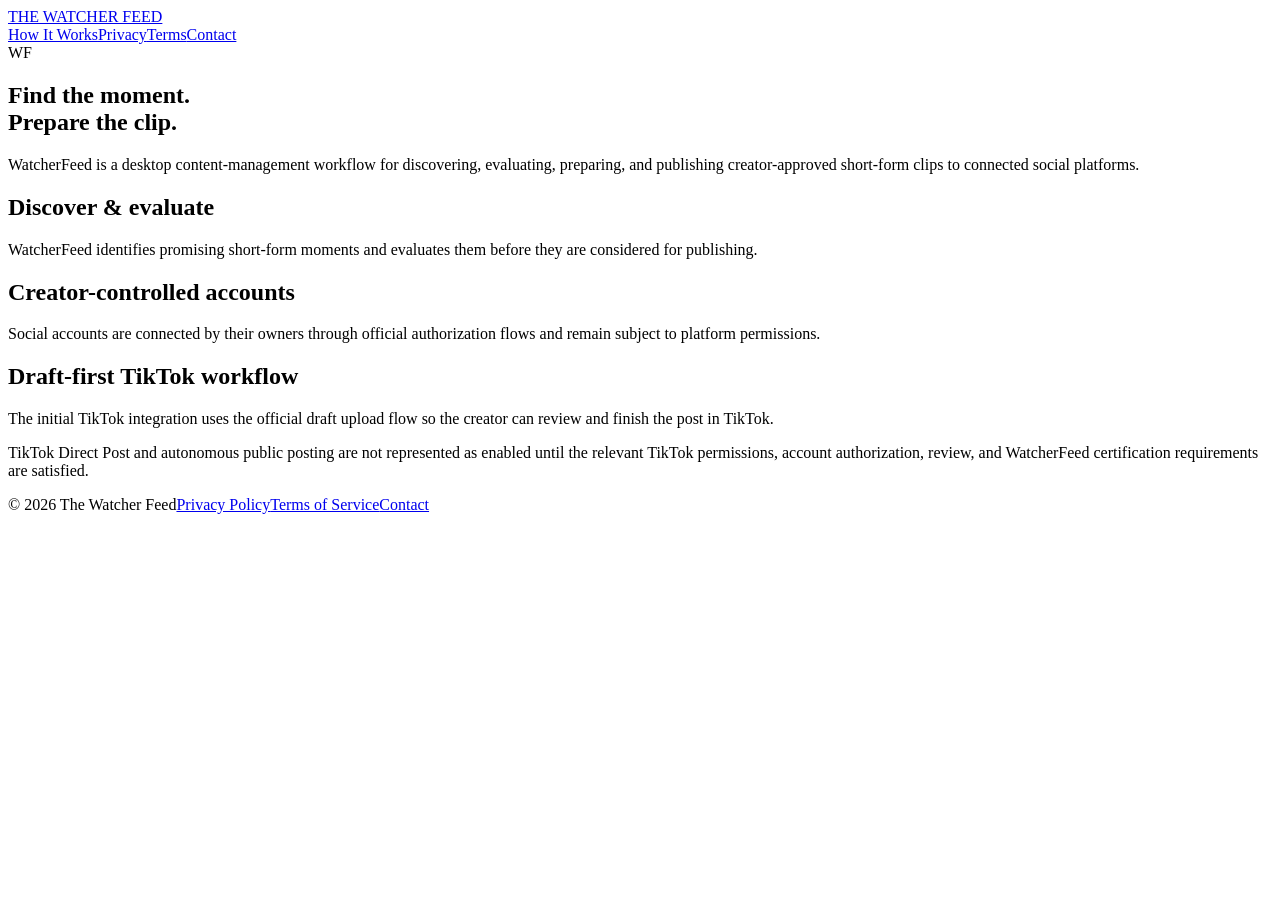
==== index.html @ 6b6c18bd "Publish WatcherFeed public review site" ====
<!doctype html>
<html lang="en">
<head>
<meta charset="utf-8">
<meta name="viewport" content="width=device-width,initial-scale=1">
<title>The Watcher Feed</title>
<meta name="description" content="WatcherFeed helps creators manage, evaluate, prepare, and publish short-form creator clips through a secure desktop workflow.">
<link rel="stylesheet" href="./styles.css">
</head>
<body>
<header><div class="wrap navrow"><a class="brand" href="./">THE WATCHER FEED</a><nav><a href="./how-it-works/">How It Works</a><a href="./privacy/">Privacy</a><a href="./terms/">Terms</a><a href="./contact/">Contact</a></nav></div></header>
<main>
<section class="hero wrap">
<div class="mark">WF</div>
<h1>Find the moment.<br>Prepare the clip.</h1>
<p class="lead">WatcherFeed is a desktop content-management workflow for discovering, evaluating, preparing, and publishing creator-approved short-form clips to connected social platforms.</p>
</section>
<section class="wrap grid">
<article class="card"><h2>Discover &amp; evaluate</h2><p>WatcherFeed identifies promising short-form moments and evaluates them before they are considered for publishing.</p></article>
<article class="card"><h2>Creator-controlled accounts</h2><p>Social accounts are connected by their owners through official authorization flows and remain subject to platform permissions.</p></article>
<article class="card"><h2>Draft-first TikTok workflow</h2><p>The initial TikTok integration uses the official draft upload flow so the creator can review and finish the post in TikTok.</p></article>
</section>
<section class="wrap legal"><p class="notice">TikTok Direct Post and autonomous public posting are not represented as enabled until the relevant TikTok permissions, account authorization, review, and WatcherFeed certification requirements are satisfied.</p></section>
</main>
<footer><div class="wrap footrow"><span>&copy; 2026 The Watcher Feed</span><span><a href="./privacy/">Privacy Policy</a><a href="./terms/">Terms of Service</a><a href="./contact/">Contact</a></span></div></footer>
</body></html>
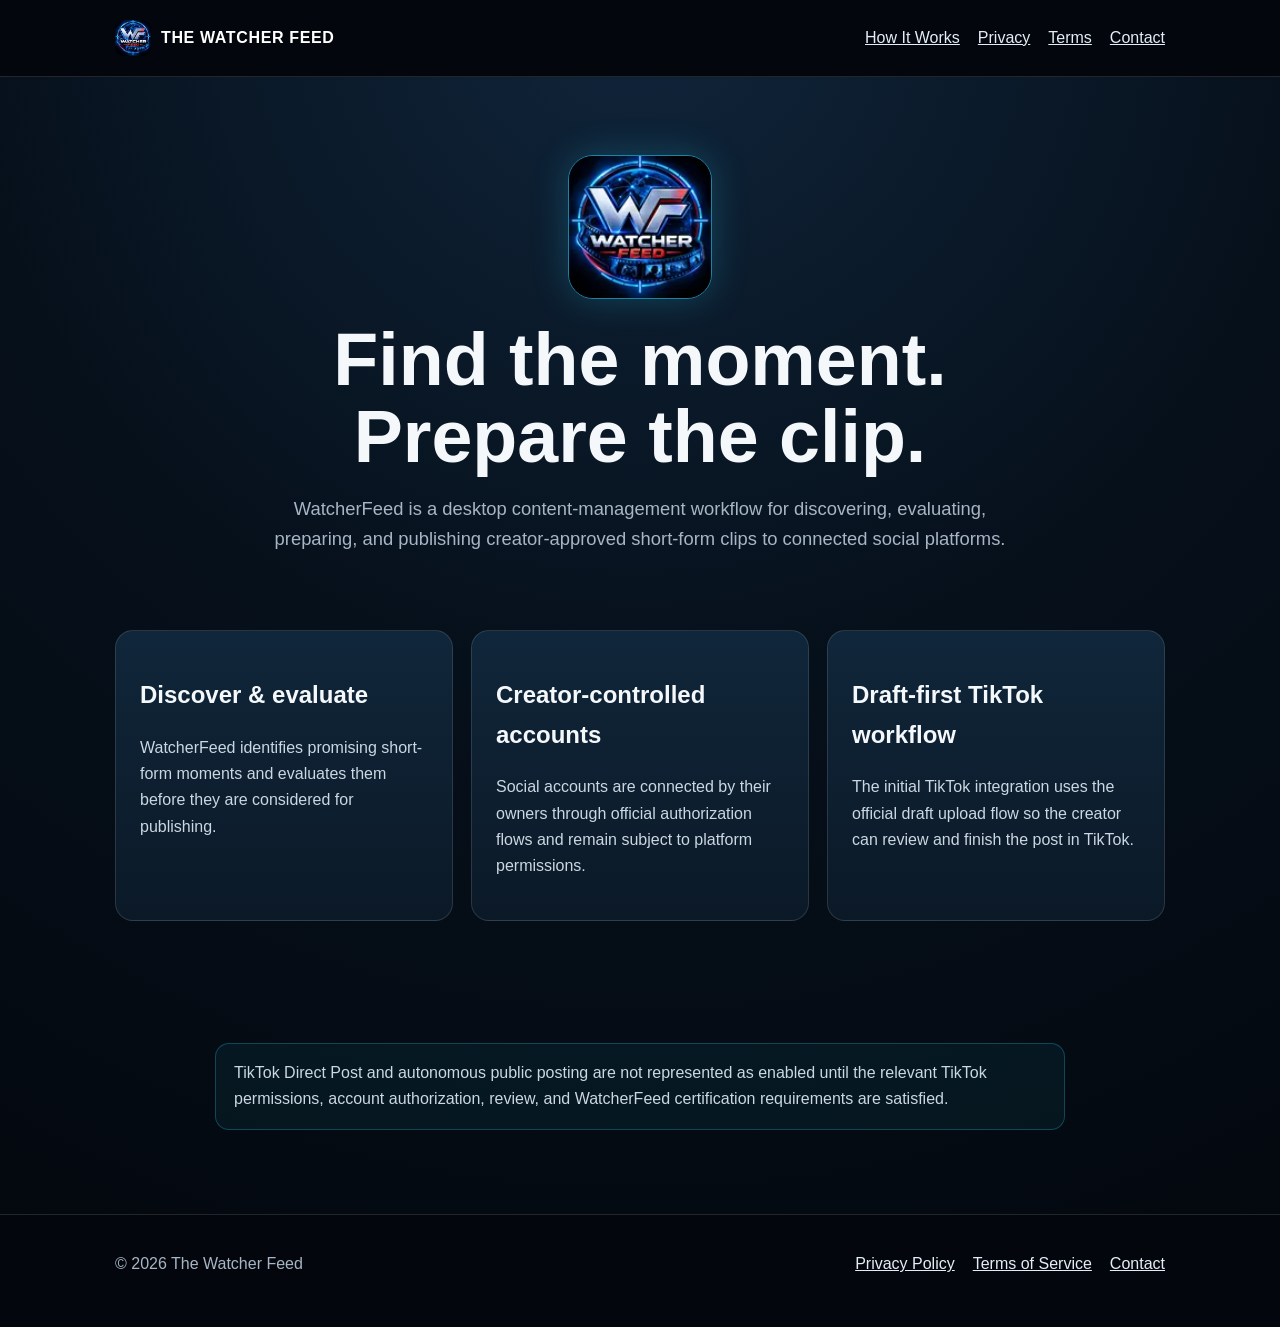
==== commit 74487e4e: "Align public-site app icon, favicon and review pages for TikTok" ====
--- a/index.html
+++ b/index.html
@@ -3,15 +3,21 @@
 <head>
 <meta charset="utf-8">
 <meta name="viewport" content="width=device-width,initial-scale=1">
+<link rel="icon" type="image/png" sizes="64x64" href="./assets/watcherfeed-favicon.png">
+<link rel="shortcut icon" type="image/png" href="./assets/watcherfeed-favicon.png">
 <title>The Watcher Feed</title>
 <meta name="description" content="WatcherFeed helps creators manage, evaluate, prepare, and publish short-form creator clips through a secure desktop workflow.">
 <link rel="stylesheet" href="./styles.css">
+<meta property="og:title" content="The Watcher Feed">
+<meta property="og:description" content="Discover, evaluate and prepare creator-authorized short-form clips. TikTok publishing starts with creator-reviewed drafts.">
+<meta property="og:image" content="https://mcrdude5.github.io/watcherfeed-public-site/assets/watcherfeed-crest.webp">
+<meta name="theme-color" content="#06101b">
 </head>
 <body>
-<header><div class="wrap navrow"><a class="brand" href="./">THE WATCHER FEED</a><nav><a href="./how-it-works/">How It Works</a><a href="./privacy/">Privacy</a><a href="./terms/">Terms</a><a href="./contact/">Contact</a></nav></div></header>
+<header><div class="wrap navrow"><a class="brand" href="./"><img class="brandicon" src="./assets/watcherfeed-crest.webp" width="36" height="36" alt="" aria-hidden="true">THE WATCHER FEED</a><nav><a href="./how-it-works/">How It Works</a><a href="./privacy/">Privacy</a><a href="./terms/">Terms</a><a href="./contact/">Contact</a></nav></div></header>
 <main>
 <section class="hero wrap">
-<div class="mark">WF</div>
+<img class="mark" src="./assets/watcherfeed-crest.webp" alt="The Watcher Feed official app logo" width="144" height="144">
 <h1>Find the moment.<br>Prepare the clip.</h1>
 <p class="lead">WatcherFeed is a desktop content-management workflow for discovering, evaluating, preparing, and publishing creator-approved short-form clips to connected social platforms.</p>
 </section>
--- a/styles.css
+++ b/styles.css
@@ -0,0 +1 @@
+:root{color-scheme:dark;--bg:#06101b;--panel:#10263a;--text:#f5f8fb;--muted:#a7b5c4;--cyan:#2fd7ff;--line:rgba(255,255,255,.12)}*{box-sizing:border-box}body{margin:0;background:radial-gradient(circle at top,#10253b 0%,var(--bg) 46%,#03070d 100%);color:var(--text);font:16px/1.65 Arial,sans-serif}a{color:var(--cyan)}.wrap{width:min(1050px,calc(100% - 36px));margin:0 auto}header{background:#03070d;border-bottom:1px solid var(--line)}.navrow,.footrow{display:flex;justify-content:space-between;align-items:center;gap:20px;min-height:76px;flex-wrap:wrap}.brand{display:inline-flex;align-items:center;gap:10px;font-weight:800;letter-spacing:.04em;color:#fff;text-decoration:none}.brandicon{width:36px;height:36px;border-radius:9px;object-fit:cover;display:block;flex:0 0 auto}nav a,.footrow a{color:#e4edf6;margin-left:18px}.hero{text-align:center;padding:78px 0 48px}.mark{display:block;width:144px;height:144px;border-radius:25px;margin:0 auto;object-fit:cover;border:1px solid rgba(47,215,255,.55);box-shadow:0 0 36px rgba(47,215,255,.22)}h1{font-size:clamp(2.3rem,6vw,4.6rem);line-height:1.05;margin:22px 0 18px}.lead{max-width:760px;margin:auto;color:var(--muted);font-size:1.15rem}.grid{display:grid;grid-template-columns:repeat(3,1fr);gap:18px;margin:28px auto 58px}.card{background:linear-gradient(180deg,#10263a,#0b1927);border:1px solid var(--line);border-radius:18px;padding:24px}.card p,.legal p,.legal li{color:#cbd7e2}.legal{max-width:850px;padding:48px 0 68px}.notice{border:1px solid rgba(47,215,255,.25);background:rgba(47,215,255,.06);padding:16px 18px;border-radius:14px}footer{border-top:1px solid var(--line);background:#03070d;color:var(--muted);padding:12px 0 24px}@media(max-width:760px){.grid{grid-template-columns:1fr}.navrow{padding:14px 0;gap:10px}nav{display:flex;flex-wrap:wrap;gap:12px;width:100%}nav a{margin-left:0;font-size:.91rem}.mark{width:128px;height:128px}.footrow{align-items:flex-start}.footrow a{margin:0 14px 0 0}}
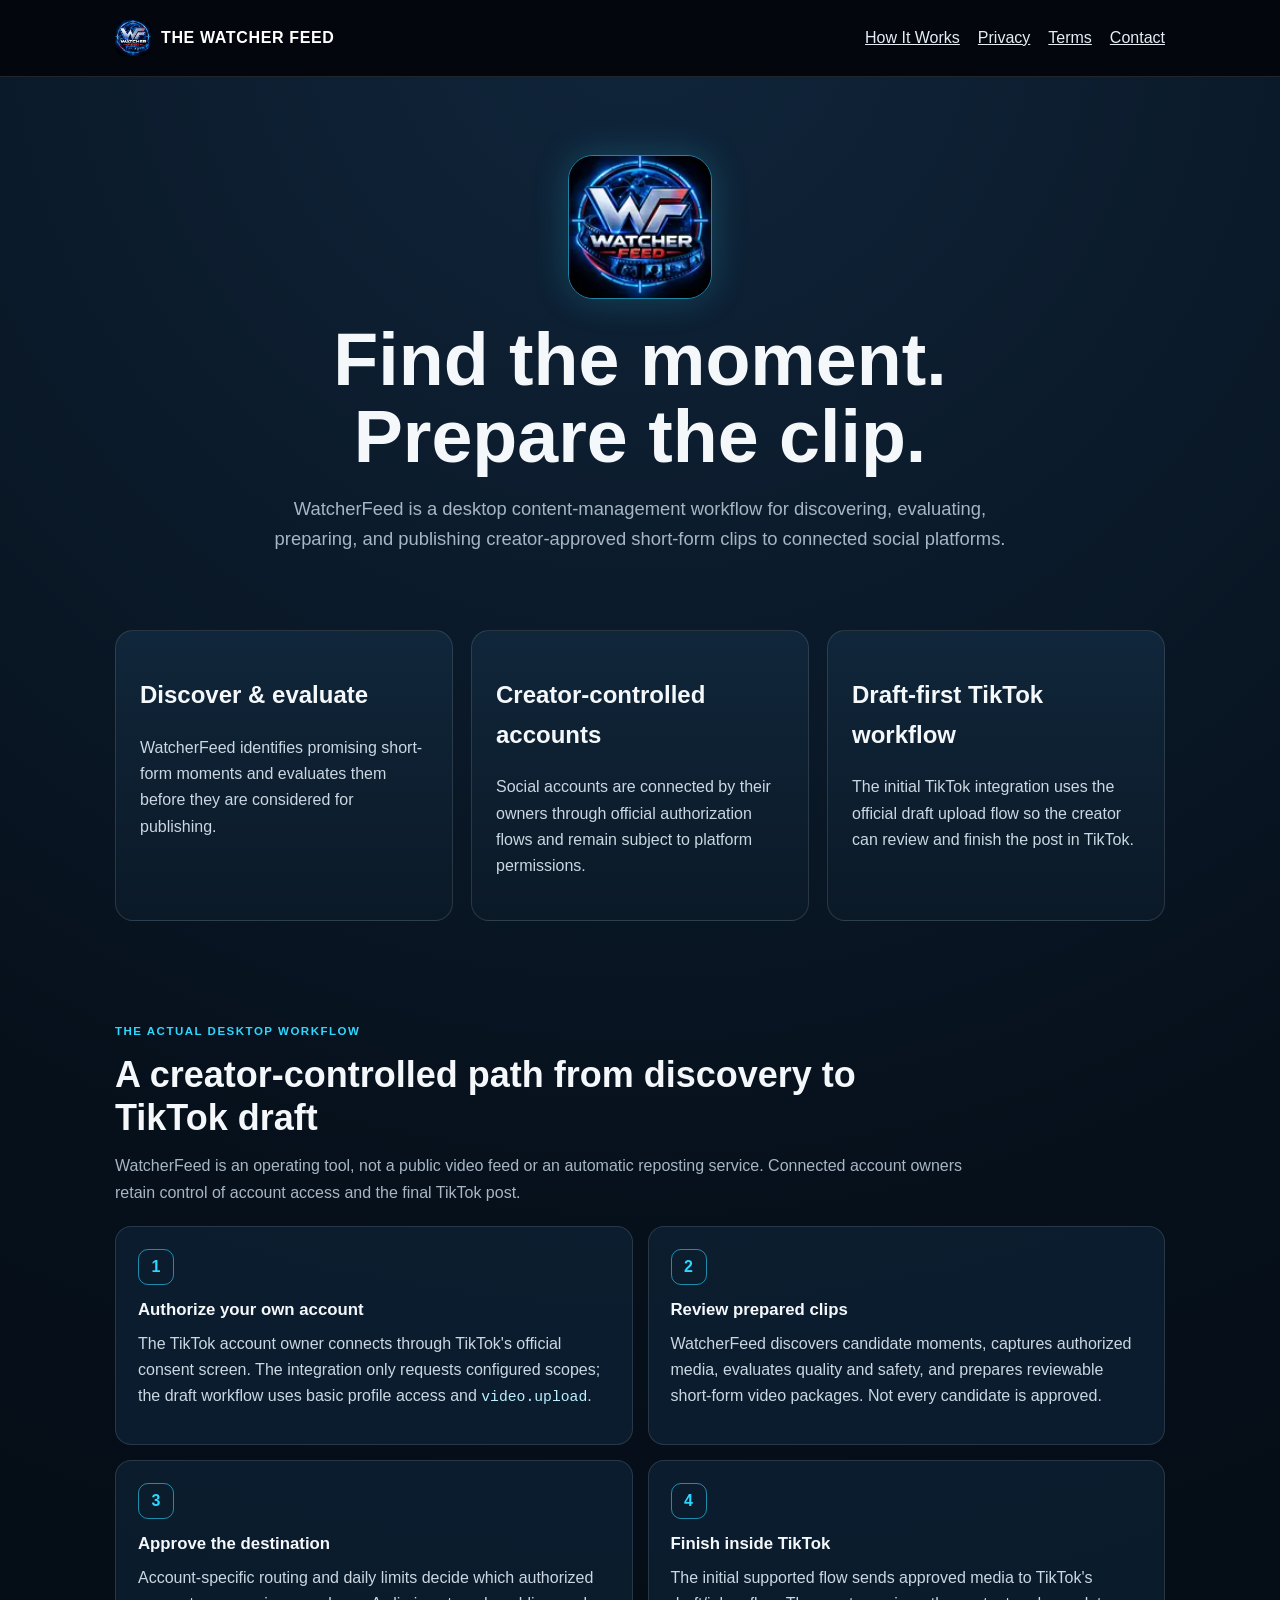
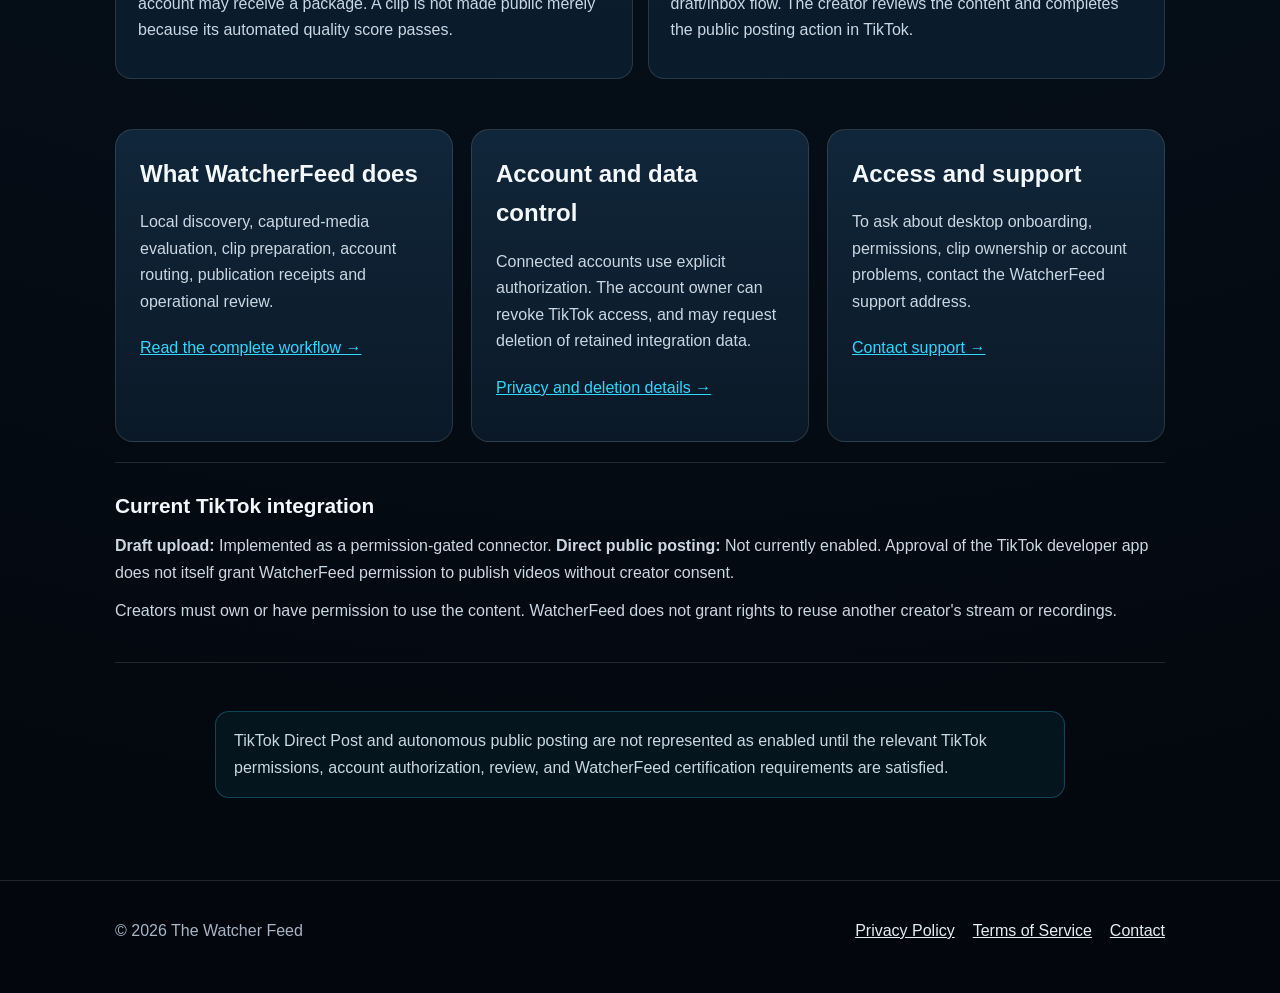
==== commit ce8c308e: "Expand creator-facing TikTok integration documentation" ====
--- a/index.html
+++ b/index.html
@@ -26,6 +26,28 @@
 <article class="card"><h2>Creator-controlled accounts</h2><p>Social accounts are connected by their owners through official authorization flows and remain subject to platform permissions.</p></article>
 <article class="card"><h2>Draft-first TikTok workflow</h2><p>The initial TikTok integration uses the official draft upload flow so the creator can review and finish the post in TikTok.</p></article>
 </section>
+
+<section class="wrap product-detail" aria-labelledby="workflow-title">
+  <p class="eyebrow">The actual desktop workflow</p>
+  <h2 id="workflow-title">A creator-controlled path from discovery to TikTok draft</h2>
+  <p class="section-intro">WatcherFeed is an operating tool, not a public video feed or an automatic reposting service. Connected account owners retain control of account access and the final TikTok post.</p>
+  <ol class="step-grid">
+    <li><h3>Authorize your own account</h3><p>The TikTok account owner connects through TikTok's official consent screen. The integration only requests configured scopes; the draft workflow uses basic profile access and <code>video.upload</code>.</p></li>
+    <li><h3>Review prepared clips</h3><p>WatcherFeed discovers candidate moments, captures authorized media, evaluates quality and safety, and prepares reviewable short-form video packages. Not every candidate is approved.</p></li>
+    <li><h3>Approve the destination</h3><p>Account-specific routing and daily limits decide which authorized account may receive a package. A clip is not made public merely because its automated quality score passes.</p></li>
+    <li><h3>Finish inside TikTok</h3><p>The initial supported flow sends approved media to TikTok's draft/inbox flow. The creator reviews the content and completes the public posting action in TikTok.</p></li>
+  </ol>
+</section>
+<section class="wrap details-grid" aria-label="Product information and account controls">
+  <article class="card"><h2>What WatcherFeed does</h2><p>Local discovery, captured-media evaluation, clip preparation, account routing, publication receipts and operational review.</p><p><a href="./how-it-works/">Read the complete workflow →</a></p></article>
+  <article class="card"><h2>Account and data control</h2><p>Connected accounts use explicit authorization. The account owner can revoke TikTok access, and may request deletion of retained integration data.</p><p><a href="./privacy/">Privacy and deletion details →</a></p></article>
+  <article class="card"><h2>Access and support</h2><p>To ask about desktop onboarding, permissions, clip ownership or account problems, contact the WatcherFeed support address.</p><p><a href="./contact/">Contact support →</a></p></article>
+</section>
+<section class="wrap review-info" aria-labelledby="review-info-title">
+  <h2 id="review-info-title">Current TikTok integration</h2>
+  <p><strong>Draft upload:</strong> Implemented as a permission-gated connector. <strong>Direct public posting:</strong> Not currently enabled. Approval of the TikTok developer app does not itself grant WatcherFeed permission to publish videos without creator consent.</p>
+  <p>Creators must own or have permission to use the content. WatcherFeed does not grant rights to reuse another creator's stream or recordings.</p>
+</section>
 <section class="wrap legal"><p class="notice">TikTok Direct Post and autonomous public posting are not represented as enabled until the relevant TikTok permissions, account authorization, review, and WatcherFeed certification requirements are satisfied.</p></section>
 </main>
 <footer><div class="wrap footrow"><span>&copy; 2026 The Watcher Feed</span><span><a href="./privacy/">Privacy Policy</a><a href="./terms/">Terms of Service</a><a href="./contact/">Contact</a></span></div></footer>
--- a/styles.css
+++ b/styles.css
@@ -1 +1,20 @@
-:root{color-scheme:dark;--bg:#06101b;--panel:#10263a;--text:#f5f8fb;--muted:#a7b5c4;--cyan:#2fd7ff;--line:rgba(255,255,255,.12)}*{box-sizing:border-box}body{margin:0;background:radial-gradient(circle at top,#10253b 0%,var(--bg) 46%,#03070d 100%);color:var(--text);font:16px/1.65 Arial,sans-serif}a{color:var(--cyan)}.wrap{width:min(1050px,calc(100% - 36px));margin:0 auto}header{background:#03070d;border-bottom:1px solid var(--line)}.navrow,.footrow{display:flex;justify-content:space-between;align-items:center;gap:20px;min-height:76px;flex-wrap:wrap}.brand{display:inline-flex;align-items:center;gap:10px;font-weight:800;letter-spacing:.04em;color:#fff;text-decoration:none}.brandicon{width:36px;height:36px;border-radius:9px;object-fit:cover;display:block;flex:0 0 auto}nav a,.footrow a{color:#e4edf6;margin-left:18px}.hero{text-align:center;padding:78px 0 48px}.mark{display:block;width:144px;height:144px;border-radius:25px;margin:0 auto;object-fit:cover;border:1px solid rgba(47,215,255,.55);box-shadow:0 0 36px rgba(47,215,255,.22)}h1{font-size:clamp(2.3rem,6vw,4.6rem);line-height:1.05;margin:22px 0 18px}.lead{max-width:760px;margin:auto;color:var(--muted);font-size:1.15rem}.grid{display:grid;grid-template-columns:repeat(3,1fr);gap:18px;margin:28px auto 58px}.card{background:linear-gradient(180deg,#10263a,#0b1927);border:1px solid var(--line);border-radius:18px;padding:24px}.card p,.legal p,.legal li{color:#cbd7e2}.legal{max-width:850px;padding:48px 0 68px}.notice{border:1px solid rgba(47,215,255,.25);background:rgba(47,215,255,.06);padding:16px 18px;border-radius:14px}footer{border-top:1px solid var(--line);background:#03070d;color:var(--muted);padding:12px 0 24px}@media(max-width:760px){.grid{grid-template-columns:1fr}.navrow{padding:14px 0;gap:10px}nav{display:flex;flex-wrap:wrap;gap:12px;width:100%}nav a{margin-left:0;font-size:.91rem}.mark{width:128px;height:128px}.footrow{align-items:flex-start}.footrow a{margin:0 14px 0 0}}+:root{color-scheme:dark;--bg:#06101b;--panel:#10263a;--text:#f5f8fb;--muted:#a7b5c4;--cyan:#2fd7ff;--line:rgba(255,255,255,.12)}*{box-sizing:border-box}body{margin:0;background:radial-gradient(circle at top,#10253b 0%,var(--bg) 46%,#03070d 100%);color:var(--text);font:16px/1.65 Arial,sans-serif}a{color:var(--cyan)}.wrap{width:min(1050px,calc(100% - 36px));margin:0 auto}header{background:#03070d;border-bottom:1px solid var(--line)}.navrow,.footrow{display:flex;justify-content:space-between;align-items:center;gap:20px;min-height:76px;flex-wrap:wrap}.brand{display:inline-flex;align-items:center;gap:10px;font-weight:800;letter-spacing:.04em;color:#fff;text-decoration:none}.brandicon{width:36px;height:36px;border-radius:9px;object-fit:cover;display:block;flex:0 0 auto}nav a,.footrow a{color:#e4edf6;margin-left:18px}.hero{text-align:center;padding:78px 0 48px}.mark{display:block;width:144px;height:144px;border-radius:25px;margin:0 auto;object-fit:cover;border:1px solid rgba(47,215,255,.55);box-shadow:0 0 36px rgba(47,215,255,.22)}h1{font-size:clamp(2.3rem,6vw,4.6rem);line-height:1.05;margin:22px 0 18px}.lead{max-width:760px;margin:auto;color:var(--muted);font-size:1.15rem}.grid{display:grid;grid-template-columns:repeat(3,1fr);gap:18px;margin:28px auto 58px}.card{background:linear-gradient(180deg,#10263a,#0b1927);border:1px solid var(--line);border-radius:18px;padding:24px}.card p,.legal p,.legal li{color:#cbd7e2}.legal{max-width:850px;padding:48px 0 68px}.notice{border:1px solid rgba(47,215,255,.25);background:rgba(47,215,255,.06);padding:16px 18px;border-radius:14px}footer{border-top:1px solid var(--line);background:#03070d;color:var(--muted);padding:12px 0 24px}@media(max-width:760px){.grid{grid-template-columns:1fr}.navrow{padding:14px 0;gap:10px}nav{display:flex;flex-wrap:wrap;gap:12px;width:100%}nav a{margin-left:0;font-size:.91rem}.mark{width:128px;height:128px}.footrow{align-items:flex-start}.footrow a{margin:0 14px 0 0}}
+/* Review-visible product documentation, not an unsupported public-posting claim */
+.product-detail{padding:32px 0 16px}
+.product-detail h2{font-size:clamp(1.6rem,3.7vw,2.25rem);line-height:1.2;max-width:790px;margin:7px 0 14px}
+.eyebrow{text-transform:uppercase;letter-spacing:.13em;font-size:.72rem;font-weight:800;color:var(--cyan)}
+.section-intro{color:var(--muted);max-width:850px;margin:0 0 20px}
+.step-grid{list-style:none;counter-reset:workflow;display:grid;grid-template-columns:repeat(2,minmax(0,1fr));gap:15px;margin:0;padding:0}
+.step-grid li{counter-increment:workflow;padding:22px;border:1px solid var(--line);border-radius:16px;background:rgba(16,38,58,.62)}
+.step-grid li::before{content:counter(workflow);display:grid;place-items:center;width:34px;height:34px;border:1px solid rgba(47,215,255,.6);border-radius:10px;margin-bottom:11px;color:var(--cyan);font-weight:800}
+.step-grid h3{font-size:1.05rem;margin:0 0 7px}
+.step-grid p,.review-info p{color:#cbd7e2;margin:0 0 12px}
+.details-grid{display:grid;grid-template-columns:repeat(3,minmax(0,1fr));gap:18px;margin:34px auto 20px}
+.details-grid .card{height:100%}
+.details-grid .card h2{margin:0 0 10px}
+.details-grid .card p:last-child{margin-top:20px}
+.review-info{padding:26px 0;border-top:1px solid var(--line);border-bottom:1px solid var(--line)}
+.review-info h2{font-size:1.3rem;margin:0 0 10px}
+code{font-size:.92em;color:#bcefff;overflow-wrap:anywhere}
+.legal h3{font-size:1.02rem;margin:18px 0 6px}.legal h2{font-size:1.4rem;margin:26px 0 8px}.legal p{margin:0 0 14px}
+@media(max-width:760px){.step-grid,.details-grid{grid-template-columns:1fr}}
